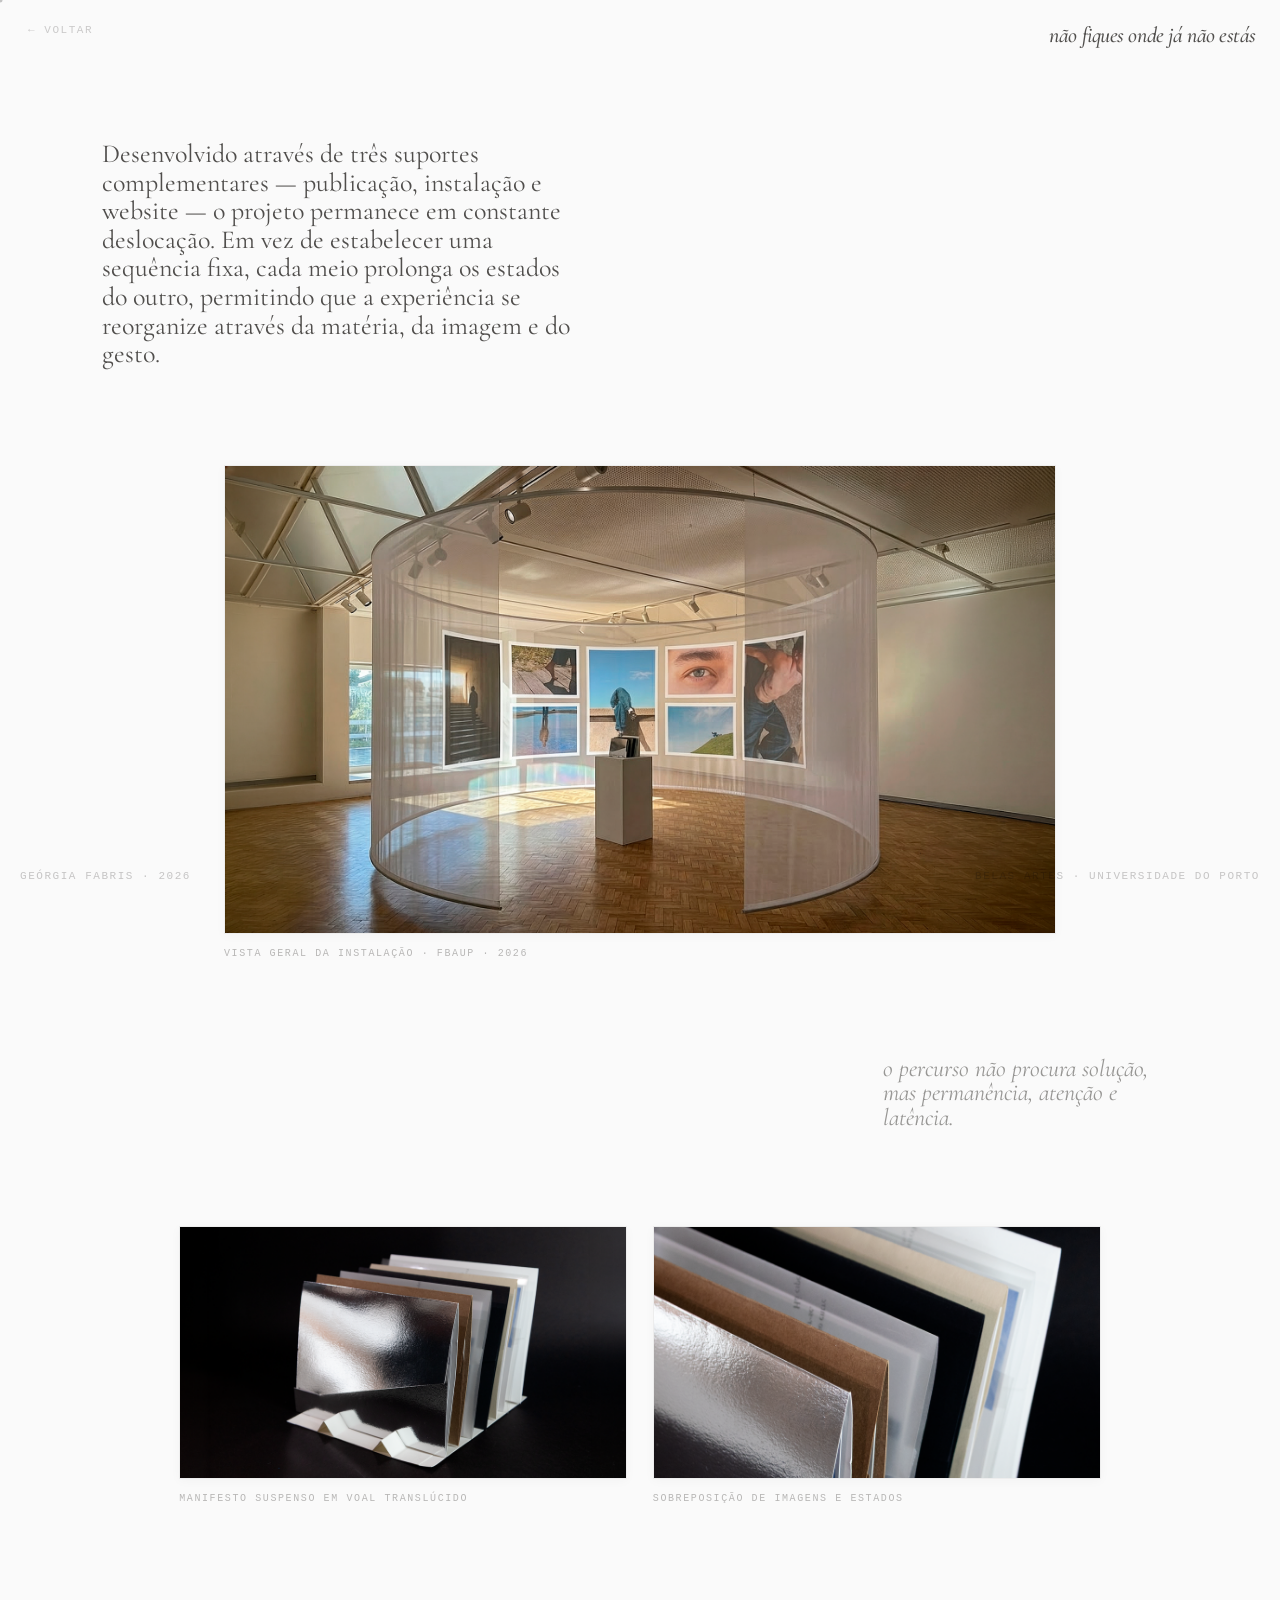
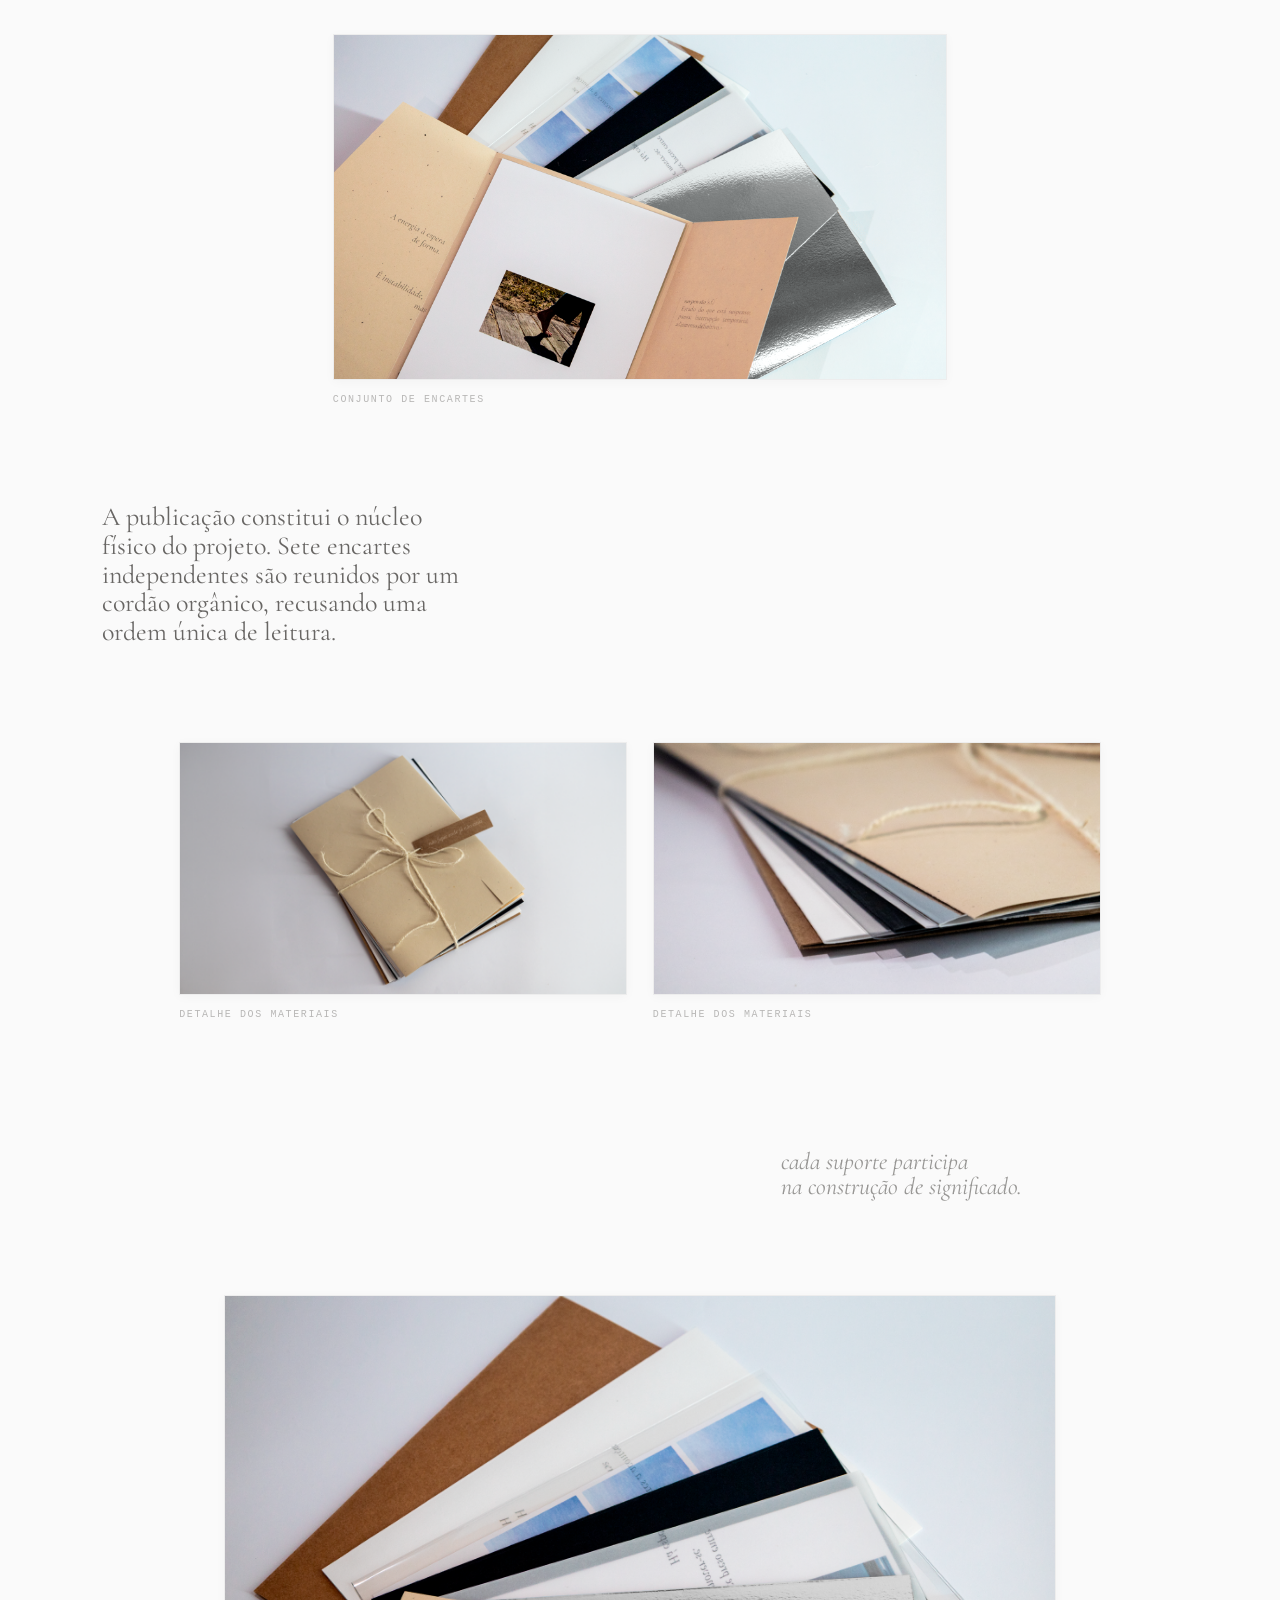
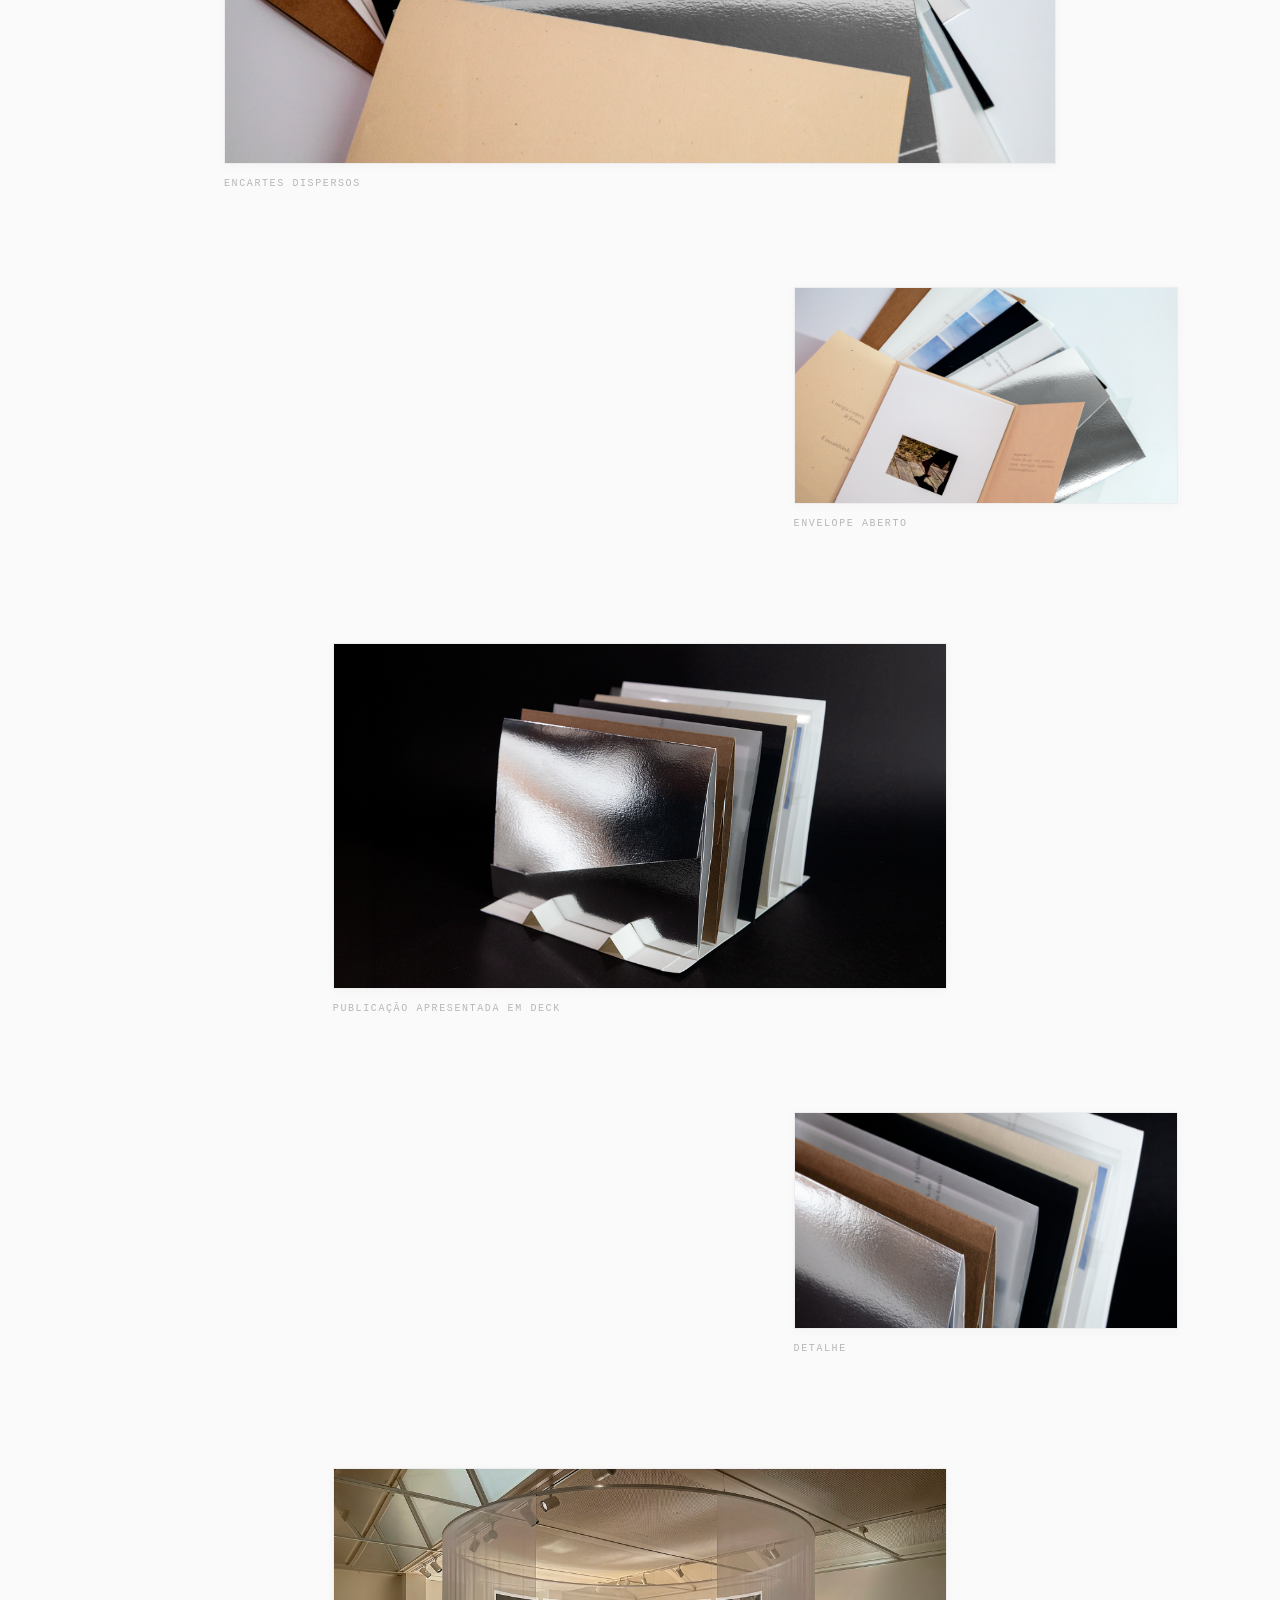
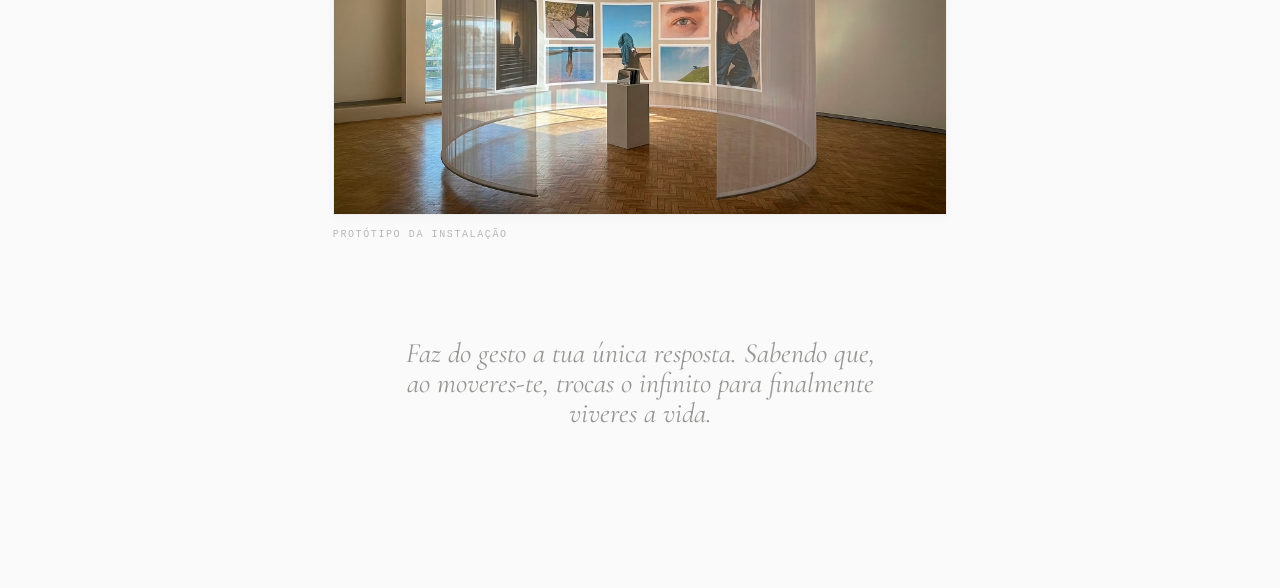
==== arquivo.html @ 9b813ad6 "Geórgia" ====
<!doctype html>
<html lang="pt">
  <head>
    <meta charset="UTF-8" />

    <meta name="viewport" content="width=device-width, initial-scale=1.0" />

    <title>arquivo | não fiques onde já não estás</title>

    <link rel="stylesheet" href="arquivo.css" />

    <link
      href="https://fonts.googleapis.com/css2?family=Cormorant+Garamond:ital,wght@0,300..700;1,300..700&display=swap"
      rel="stylesheet"
    />
  </head>

  <body>
    <!-- cursor -->

    <div id="cursor"></div>

    <!-- voltar -->

    <button class="voltar" onclick="window.location.href = 'site.html'">
      ← voltar
    </button>

    <!-- hero -->

    <header class="topo-arquivo">
      <h1>não fiques onde já não estás</h1>
    </header>

    <!-- main -->

    <main>
      <section class="introducao">
        <p>
          Desenvolvido através de três suportes complementares — publicação,
          instalação e website — o projeto permanece em constante deslocação. Em
          vez de estabelecer uma sequência fixa, cada meio prolonga os estados
          do outro, permitindo que a experiência se reorganize através da
          matéria, da imagem e do gesto.
        </p>
      </section>

      <figure class="imagem-principal">
        <img src="img/documental/instalacao-01.png" />

        <figcaption>vista geral da instalação · FBAUP · 2026</figcaption>
      </figure>

      <div class="fragmento">
        o percurso não procura solução,<br />
        mas permanência, atenção e latência.
      </div>

      <div class="duas-imagens">
        <figure>
          <img src="img/documental/instalacao-02.png" />

          <figcaption>manifesto suspenso em voal translúcido</figcaption>
        </figure>

        <figure>
          <img src="img/documental/instalacao-03.png" />

          <figcaption>sobreposição de imagens e estados</figcaption>
        </figure>
      </div>

      <figure class="imagem-media">
        <img src="img/documental/publicacao-04.png" />

        <figcaption>conjunto de encartes</figcaption>
      </figure>

      <section class="texto">
        <p>
          A publicação constitui o núcleo físico do projeto. Sete encartes
          independentes são reunidos por um cordão orgânico, recusando uma ordem
          única de leitura.
        </p>
      </section>

      <div class="duas-imagens">
        <figure>
          <img src="img/documental/publicacao-01.png" />

          <figcaption>detalhe dos materiais</figcaption>
        </figure>

        <figure>
          <img src="img/documental/publicacao-02.png" />

          <figcaption>detalhe dos materiais</figcaption>
        </figure>
      </div>

      <div class="fragmento direita">
        cada suporte participa<br />
        na construção de significado.
      </div>

      <figure class="imagem-principal">
        <img src="img/documental/publicacao05.png" />

        <figcaption>encartes dispersos</figcaption>
      </figure>

      <figure class="imagem-pequena">
        <img src="img/documental/publicacao-04.png" />

        <figcaption>envelope aberto</figcaption>
      </figure>

      <figure class="imagem-media">
        <img src="img/documental/instalacao-02.png" />

        <figcaption>publicação apresentada em deck</figcaption>
      </figure>

      <figure class="imagem-pequena">
        <img src="img/documental/instalacao-03.png" />

        <figcaption>detalhe</figcaption>
      </figure>

      <figure class="imagem-media">
        <img src="img/documental/instalacao-01.png" />

        <figcaption>protótipo da instalação</figcaption>
      </figure>

      <blockquote>
        Faz do gesto a tua única resposta. Sabendo que, ao moveres-te, trocas o
        infinito para finalmente viveres a vida.
      </blockquote>
    </main>

    <!-- footer -->

    <footer>
      <span> geórgia fabris · 2026 </span>

      <span> belas artes · universidade do porto </span>
    </footer>

    <!-- cursor script -->

    <script>
      const cursor = document.getElementById("cursor");

      window.addEventListener("mousemove", (e) => {
        cursor.style.left = e.clientX + "px";
        cursor.style.top = e.clientY + "px";
      });
    </script>
  </body>
</html>
---- arquivo.css ----
/* ─────────────────────────────────────
RESET
───────────────────────────────────── */

*,
*::before,
*::after {
  margin: 0;
  padding: 0;
  box-sizing: border-box;
}

/* ─────────────────────────────────────
BASE
───────────────────────────────────── */

html {
  scroll-behavior: smooth;
}

body {
  background: #fafafa;
  overflow-x: hidden;
  color: rgba(14, 11, 8, 0.72);

  -webkit-font-smoothing: antialiased;
  text-rendering: optimizeLegibility;

  cursor: none;
}

/* ─────────────────────────────────────
CURSOR
───────────────────────────────────── */

#cursor {
  position: fixed;

  width: 5px;
  height: 5px;

  border-radius: 50%;

  background: rgba(0, 0, 0, 0.22);

  pointer-events: none;

  transform: translate(-50%, -50%);

  z-index: 9999;
}

@media (hover: none) {
  body {
    cursor: auto;
  }

  #cursor {
    display: none;
  }
}

/* ─────────────────────────────────────
VOLTAR
───────────────────────────────────── */

.voltar {
  position: fixed;

  top: 24px;
  left: 28px;

  z-index: 400;

  background: none;
  border: none;

  font-family: "DM Mono", monospace;

  font-size: 11px;
  font-weight: 300;

  letter-spacing: 0.14em;
  text-transform: uppercase;

  color: rgba(14, 11, 8, 0.2);

  transition: color 0.3s ease;
}

.voltar:hover {
  color: rgba(14, 11, 8, 0.55);
}

/* ─────────────────────────────────────
TOPO
───────────────────────────────────── */

.topo-arquivo {
  position: fixed;

  top: 22px;
  right: 24px;

  z-index: 300;

  pointer-events: none;
}

.topo-arquivo h1 {
  font-family: "Cormorant Garamond", serif;

  font-size: 22px;

  font-style: italic;
  font-weight: 500;

  letter-spacing: -0.02em;

  text-align: right;

  color: rgba(14, 11, 8, 0.72);
}

/* ─────────────────────────────────────
MAIN
───────────────────────────────────── */

main {
  width: min(1200px, 84vw);

  margin: auto;

  padding-top: 140px;
  padding-bottom: 160px;
}

/* ─────────────────────────────────────
INTRODUÇÃO
───────────────────────────────────── */

.introducao {
  width: 38vw;

  margin-bottom: 6rem;
}

.introducao p {
  font-family: "Cormorant Garamond", serif;

  font-size: 26px;

  line-height: 1.1;

  color: rgba(14, 11, 8, 0.72);
}

/* ─────────────────────────────────────
TEXTOS INTERMÉDIOS
───────────────────────────────────── */

.texto {
  width: 28vw;

  margin-bottom: 6rem;
}

.texto p {
  font-family: "Cormorant Garamond", serif;

  font-size: 26px;

  line-height: 1.1;

  color: rgba(14, 11, 8, 0.62);
}

/* ─────────────────────────────────────
FRAGMENTOS
───────────────────────────────────── */

.fragmento {
  width: 23vw;

  margin-left: auto;
  margin-bottom: 6rem;

  font-family: "Cormorant Garamond", serif;

  font-style: italic;

  font-size: 24px;

  line-height: 1.02;

  color: rgba(14, 11, 8, 0.42);
}

.fragmento.direita {
  margin-right: 8vw;
}

/* ─────────────────────────────────────
IMAGENS
───────────────────────────────────── */

figure {
  margin-bottom: 7rem;
}

figure img {
  width: 100%;

  display: block;

  border: 0.5px solid rgba(0, 0, 0, 0.05);

  box-shadow: 0 2px 10px rgba(0, 0, 0, 0.03);

  object-fit: cover;
}

/* imagem principal */

.imagem-principal {
  width: min(850px, 65vw);

  margin: 0 auto 6rem auto;
}

/* média */

.imagem-media {
  width: min(620px, 48vw);

  margin: 0 auto 6rem auto;
}

/* pequena */

.imagem-pequena {
  width: min(440px, 30vw);

  margin-left: auto;
}

/* ─────────────────────────────────────
DUAS IMAGENS
───────────────────────────────────── */

.duas-imagens {
  display: flex;

  justify-content: center;

  gap: 2vw;

  margin-bottom: 1rem;
}

.duas-imagens figure {
  width: min(500px, 35vw);
}

/* ─────────────────────────────────────
LEGENDAS
───────────────────────────────────── */

figcaption {
  margin-top: 12px;

  font-family: "DM Mono", monospace;

  font-size: 10px;

  letter-spacing: 0.16em;

  text-transform: uppercase;

  line-height: 1.5;

  color: rgba(14, 11, 8, 0.28);
}

/* ─────────────────────────────────────
CITAÇÃO FINAL
───────────────────────────────────── */

blockquote {
  width: 55vh;

  margin: 5rem auto 0;

  text-align: center;

  font-family: "Cormorant Garamond", serif;

  font-style: italic;

  font-size: 28px;

  line-height: 1.08;

  color: rgba(14, 11, 8, 0.42);
}

/* ─────────────────────────────────────
FOOTER
───────────────────────────────────── */
footer {
  position: fixed;

  bottom: 18px;
  left: 20px;
  right: 20px;

  display: flex;
  justify-content: space-between;

  z-index: 400;
  font-family: "DM Mono", monospace;

  font-size: 11px;

  font-weight: 300;

  letter-spacing: 0.14em;

  text-transform: uppercase;

  color: rgba(14, 11, 8, 0.22);

  transition:
    opacity 0.3s ease,
    transform 0.4s ease;

  pointer-events: none;
}

footer span,
footer a {
  pointer-events: all;

  cursor: pointer;

  transition: color 0.3s ease;
}
footer span:hover,
footer a:hover {
  color: rgba(14, 11, 8, 0.55);
}
footer a {
  color: inherit;

  text-decoration: none;
}
/* ─────────────────────────────────────
MOBILE
───────────────────────────────────── */

@media (max-width: 900px) {
  main {
    width: 88vw;
  }

  .introducao,
  .texto {
    width: 100%;
  }

  .fragmento {
    width: 100%;

    margin-left: 0;
  }

  .imagem-principal,
  .imagem-media,
  .imagem-pequena {
    width: 100%;
  }

  .duas-imagens {
    flex-direction: column;

    gap: 4rem;
  }

  .duas-imagens figure {
    width: 100%;
  }

  footer {
    font-size: 9px;
  }
}
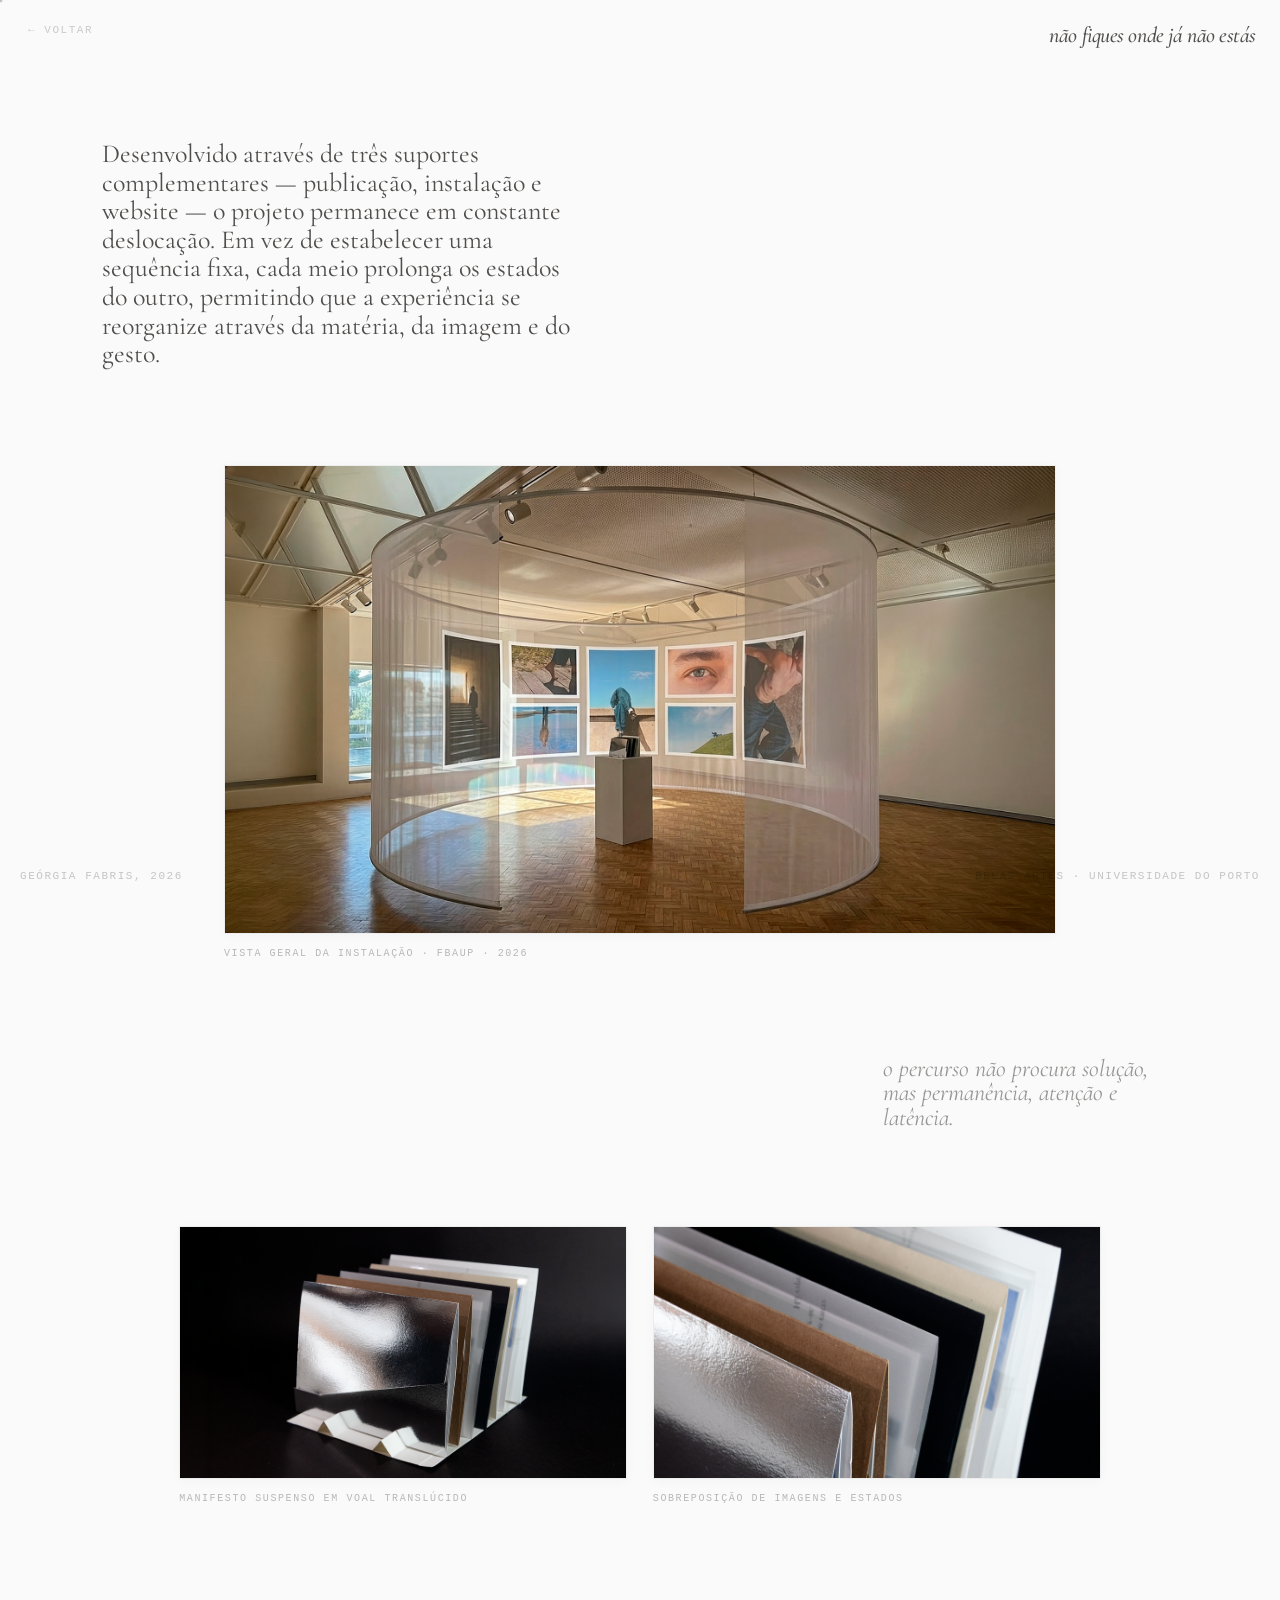
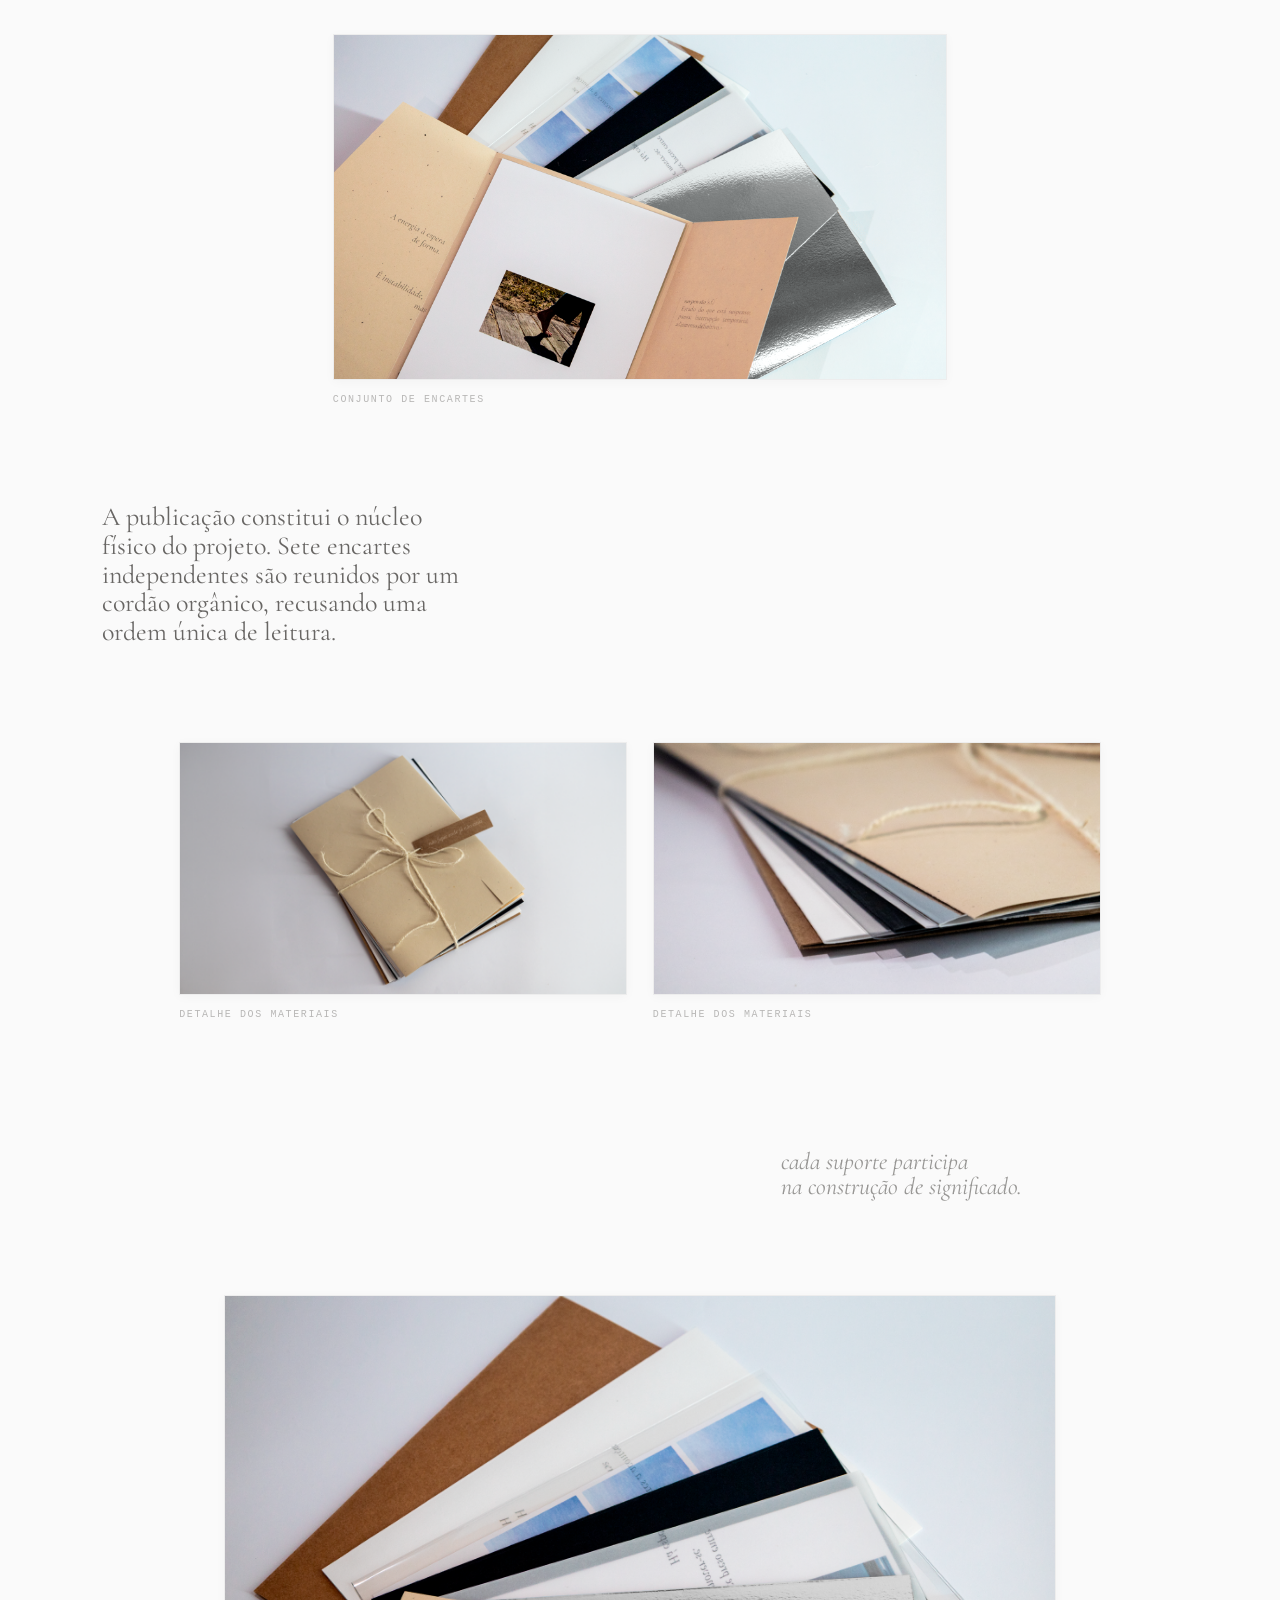
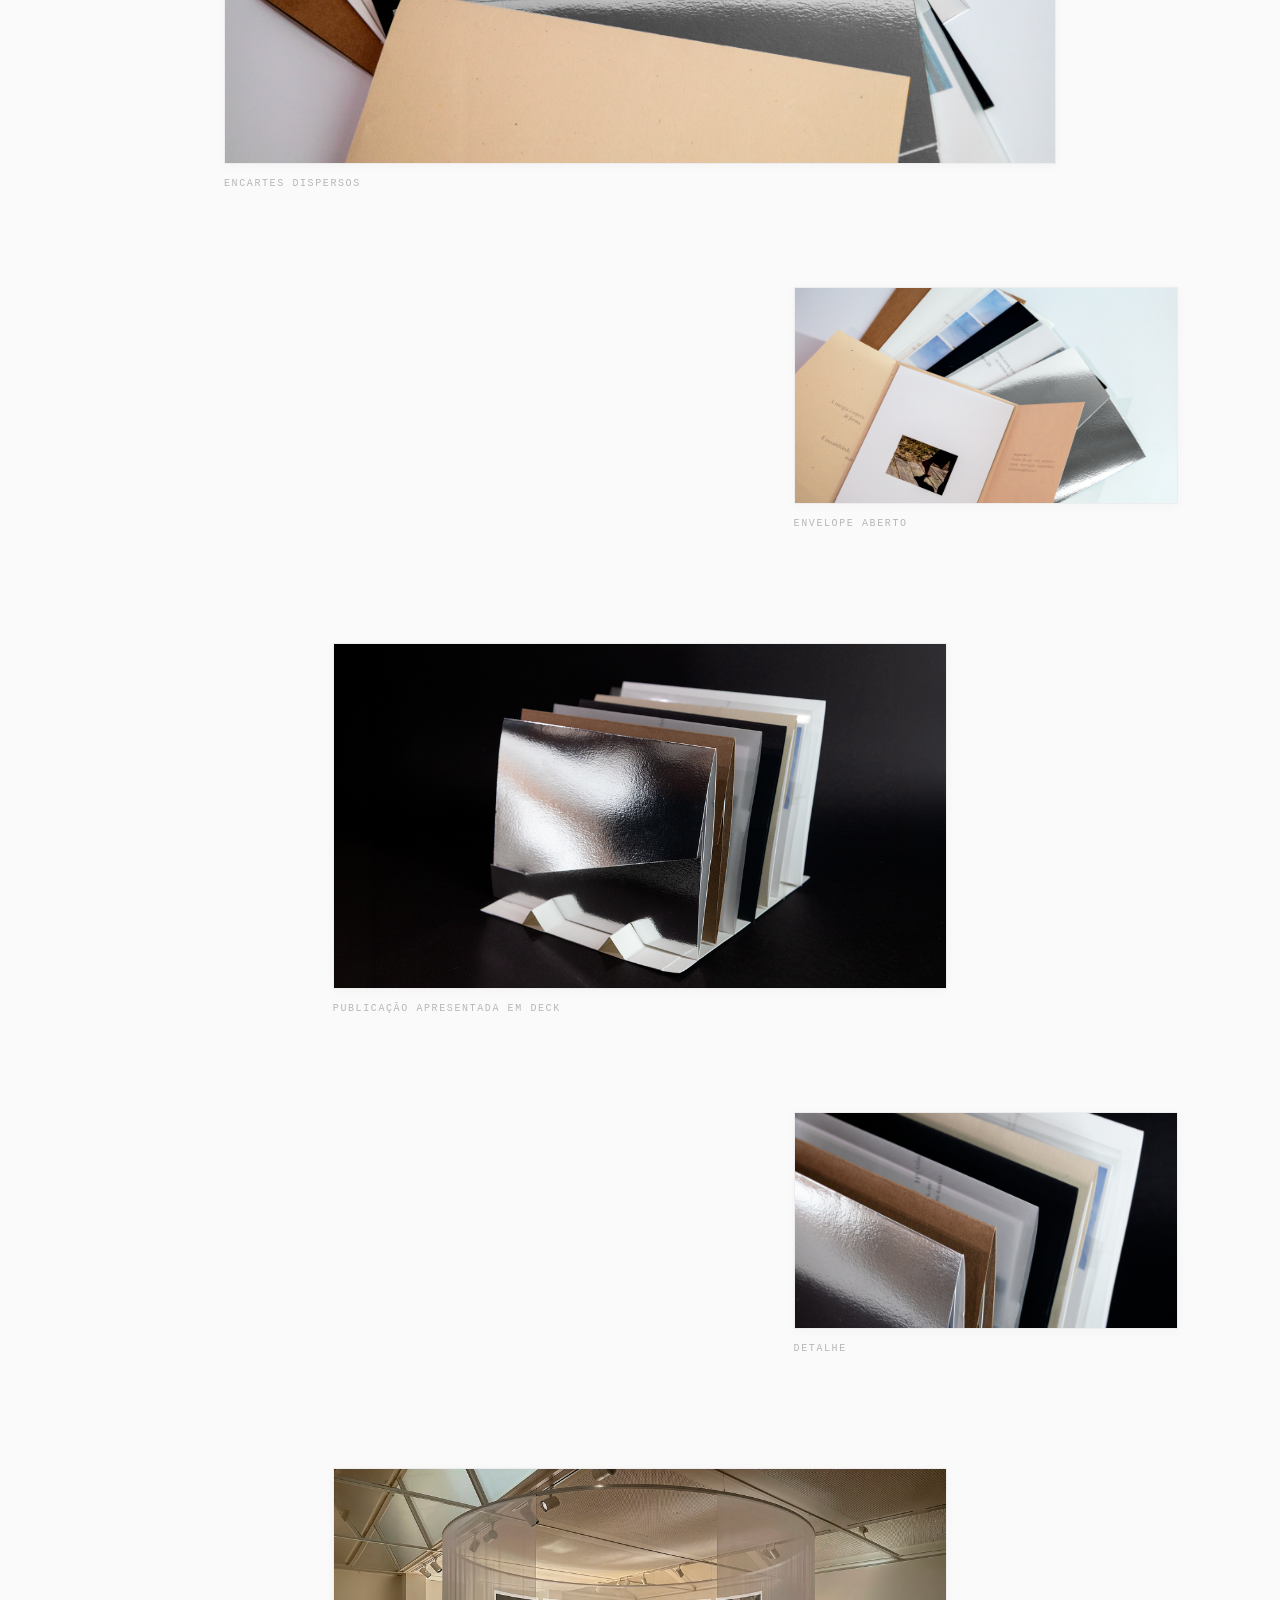
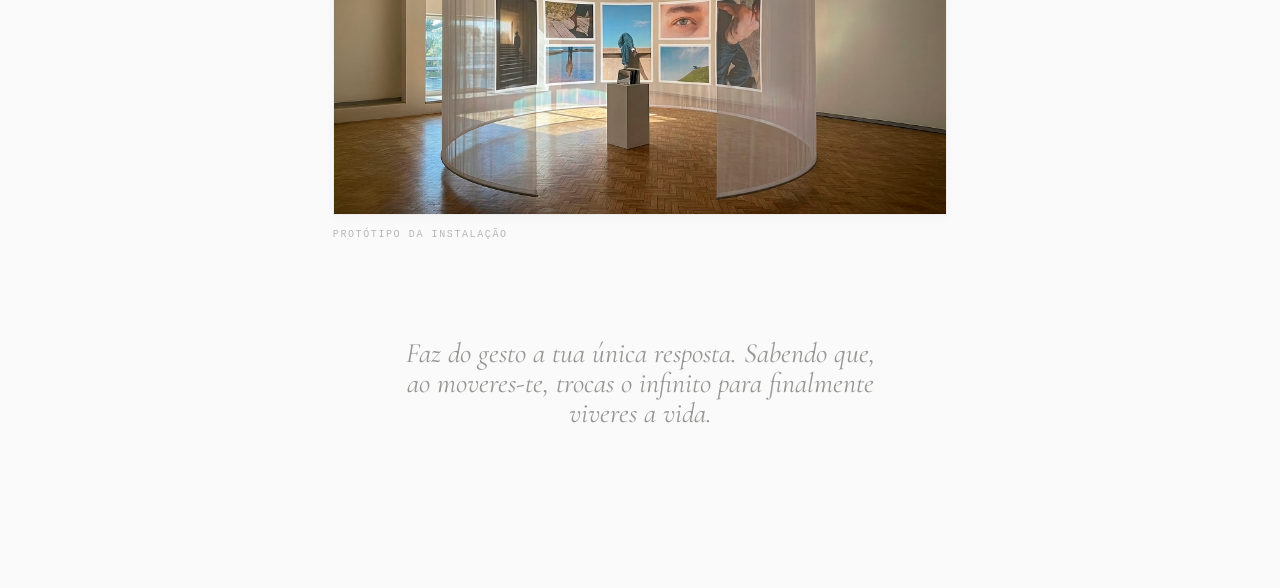
==== commit 4785408a: "Update arquivo.html" ====
--- a/arquivo.html
+++ b/arquivo.html
@@ -142,9 +142,10 @@
     <!-- footer -->
 
     <footer>
-      <span> geórgia fabris · 2026 </span>
-
-      <span> belas artes · universidade do porto </span>
+      <a id="link-manifesto" href="manifesto.html">Geórgia Fabris, 2026 </a>
+      <a id="link-documental" href="arquivo.html">
+        Belas Artes · Universidade do Porto
+      </a>
     </footer>
 
     <!-- cursor script -->
--- a/arquivo.css
+++ b/arquivo.css
@@ -363,6 +363,10 @@
     width: 88vw;
   }
 
+  .voltar {
+    font-size: 10px;
+  }
+
   .introducao,
   .texto {
     width: 100%;
@@ -378,12 +382,13 @@
   .imagem-media,
   .imagem-pequena {
     width: 100%;
+      margin: 0 auto 3rem auto;
   }
 
   .duas-imagens {
     flex-direction: column;
-
     gap: 4rem;
+    margin: 0 auto 3rem auto;
   }
 
   .duas-imagens figure {
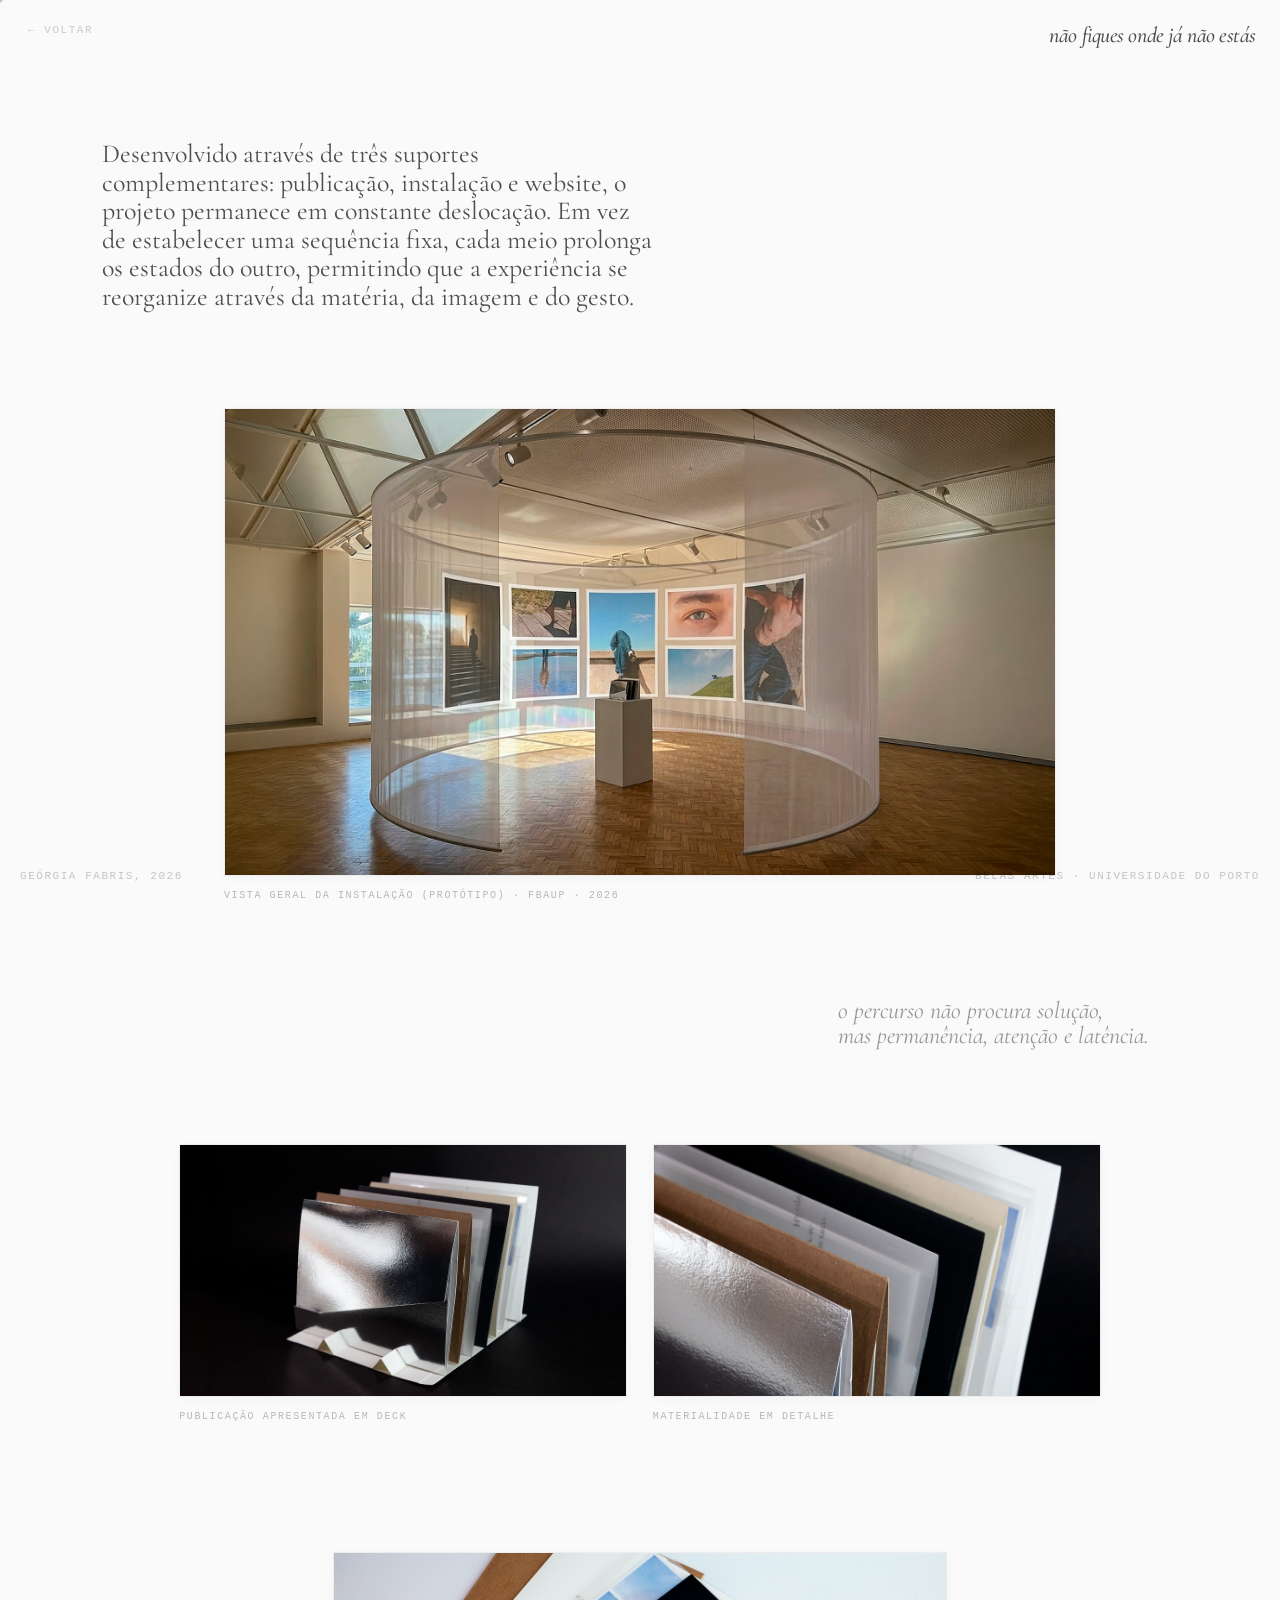
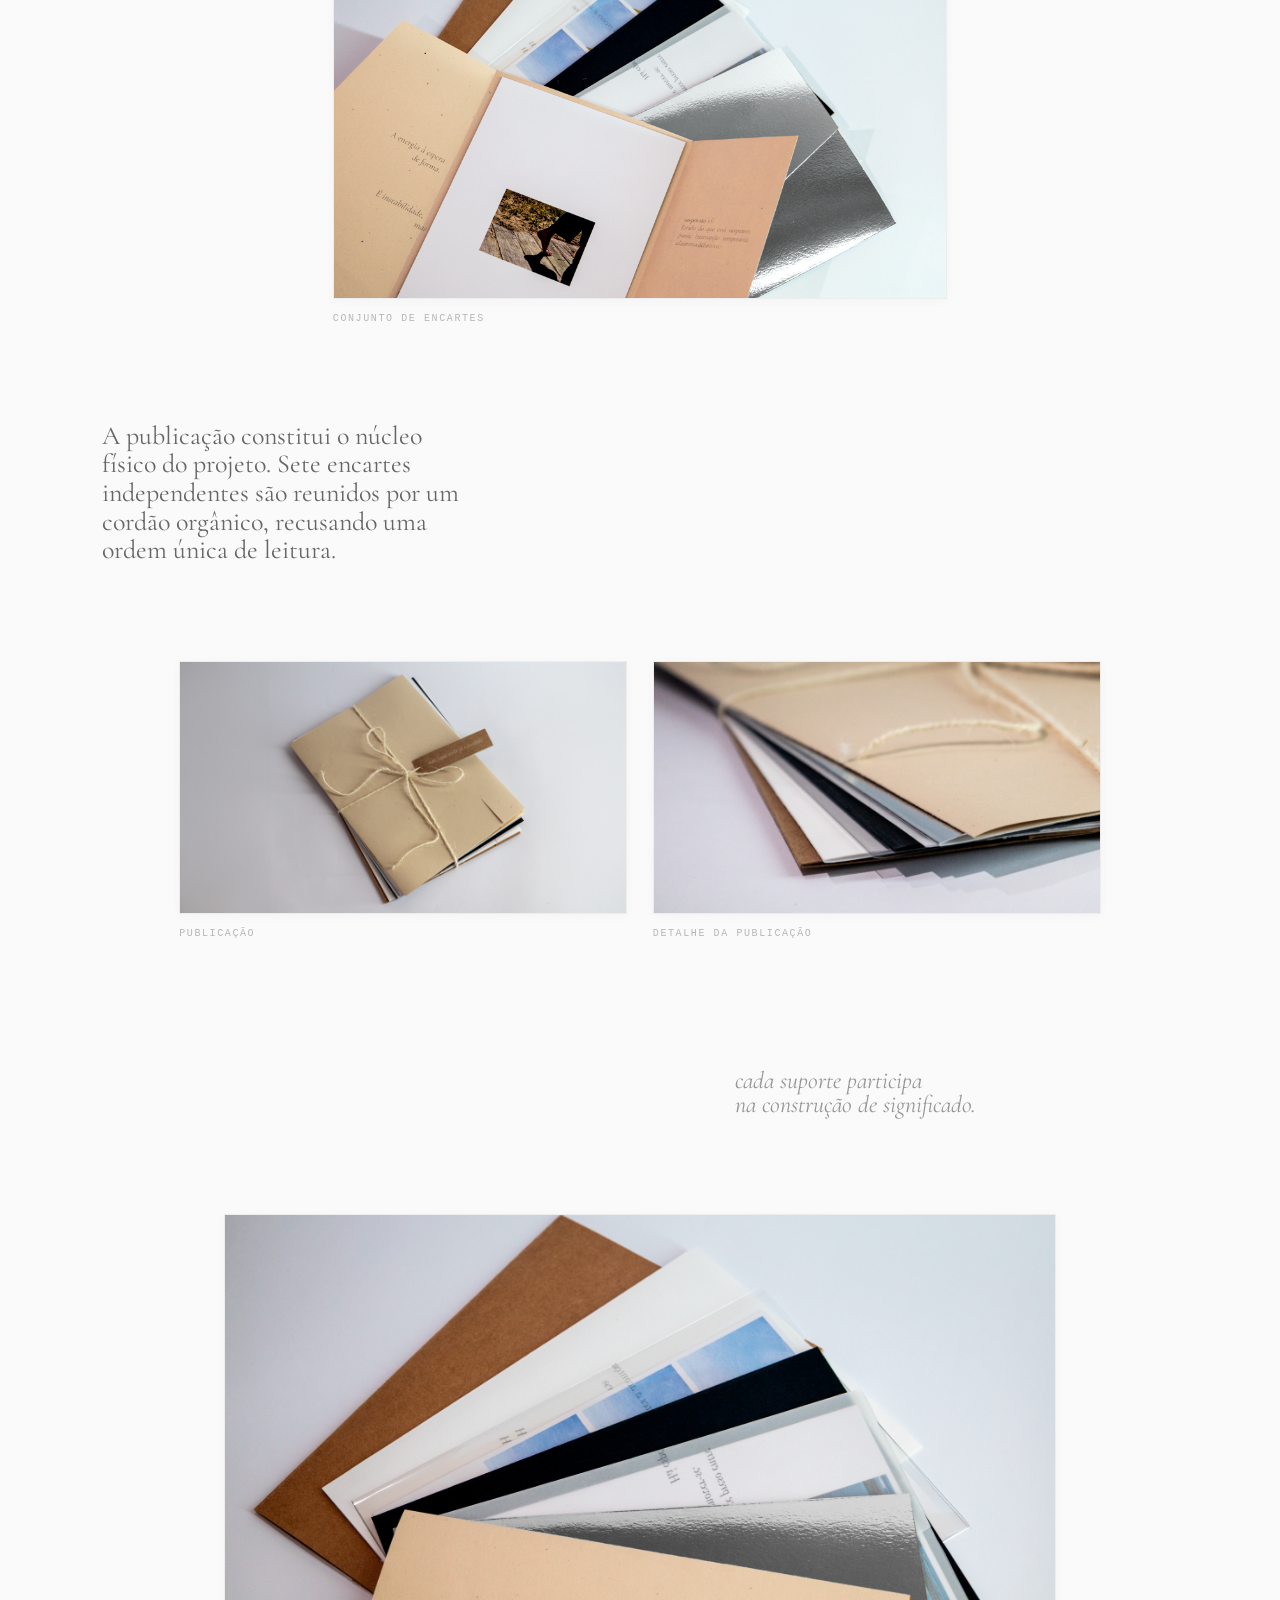
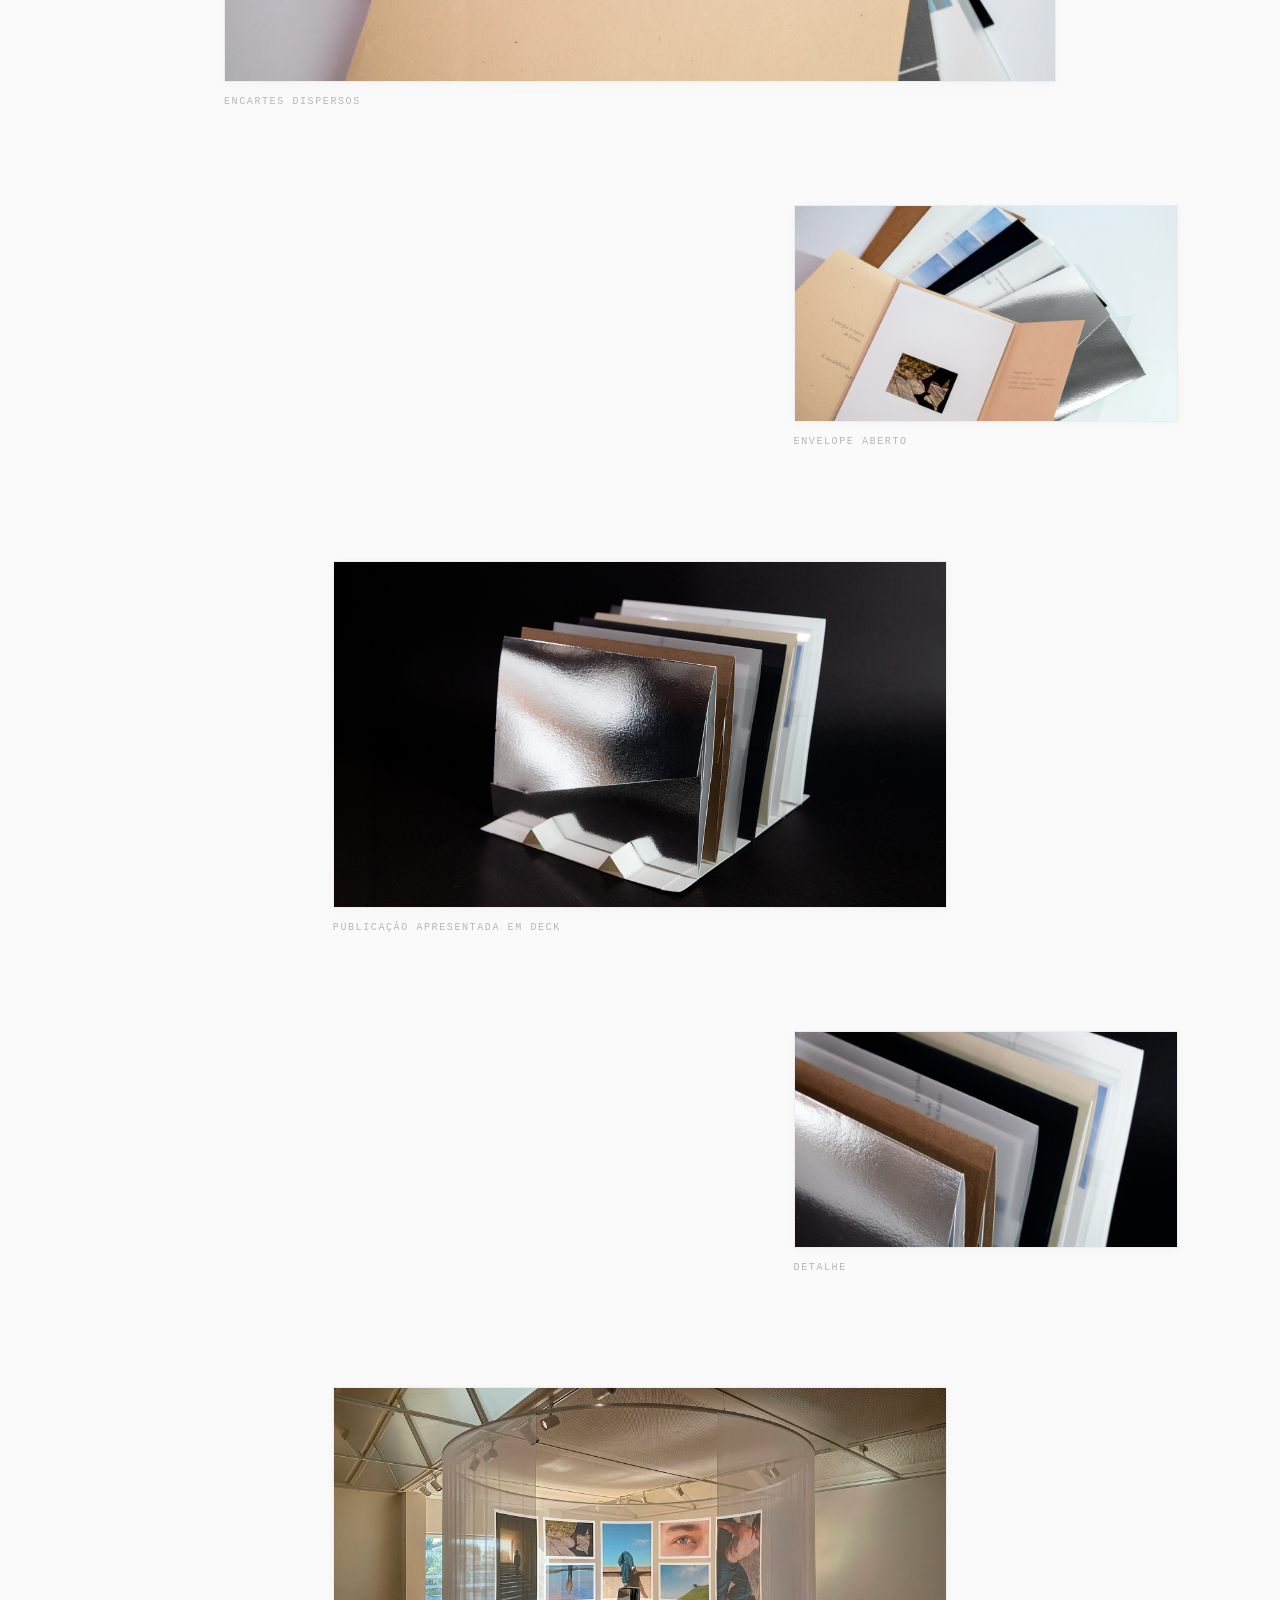
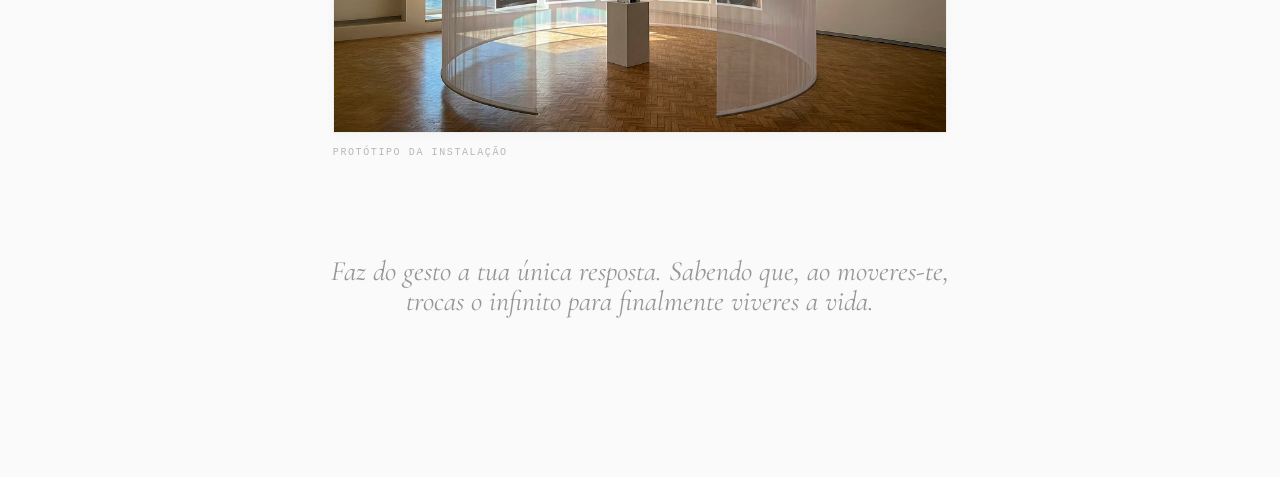
==== commit c5c9e5ed: "Update arquivo.html" ====
--- a/arquivo.html
+++ b/arquivo.html
@@ -37,8 +37,8 @@
     <main>
       <section class="introducao">
         <p>
-          Desenvolvido através de três suportes complementares — publicação,
-          instalação e website — o projeto permanece em constante deslocação. Em
+          Desenvolvido através de três suportes complementares: publicação,
+          instalação e website, o projeto permanece em constante deslocação. Em
           vez de estabelecer uma sequência fixa, cada meio prolonga os estados
           do outro, permitindo que a experiência se reorganize através da
           matéria, da imagem e do gesto.
@@ -48,7 +48,7 @@
       <figure class="imagem-principal">
         <img src="img/documental/instalacao-01.png" />
 
-        <figcaption>vista geral da instalação · FBAUP · 2026</figcaption>
+        <figcaption>vista geral da instalação (protótipo) · FBAUP · 2026</figcaption>
       </figure>
 
       <div class="fragmento">
@@ -60,13 +60,13 @@
         <figure>
           <img src="img/documental/instalacao-02.png" />
 
-          <figcaption>manifesto suspenso em voal translúcido</figcaption>
+          <figcaption>publicação apresentada em deck</figcaption>
         </figure>
 
         <figure>
           <img src="img/documental/instalacao-03.png" />
 
-          <figcaption>sobreposição de imagens e estados</figcaption>
+          <figcaption>materialidade em detalhe</figcaption>
         </figure>
       </div>
 
@@ -88,13 +88,13 @@
         <figure>
           <img src="img/documental/publicacao-01.png" />
 
-          <figcaption>detalhe dos materiais</figcaption>
+          <figcaption>publicação</figcaption>
         </figure>
 
         <figure>
           <img src="img/documental/publicacao-02.png" />
 
-          <figcaption>detalhe dos materiais</figcaption>
+          <figcaption>detalhe da publicação</figcaption>
         </figure>
       </div>
 
--- a/arquivo.css
+++ b/arquivo.css
@@ -140,8 +140,7 @@
 ───────────────────────────────────── */
 
 .introducao {
-  width: 38vw;
-
+  width: min(580px, 43vw);
   margin-bottom: 6rem;
 }
 
@@ -180,7 +179,7 @@
 ───────────────────────────────────── */
 
 .fragmento {
-  width: 23vw;
+  width: min(340px, 28vw);
 
   margin-left: auto;
   margin-bottom: 6rem;
@@ -287,7 +286,7 @@
 ───────────────────────────────────── */
 
 blockquote {
-  width: 55vh;
+  width: min(680px, 70vw);
 
   margin: 5rem auto 0;
 
@@ -354,48 +353,159 @@
 
   text-decoration: none;
 }
+
 /* ─────────────────────────────────────
 MOBILE
 ───────────────────────────────────── */
 
 @media (max-width: 900px) {
+
+  /* topo */
+
+  .topo-arquivo {
+    top: 18px;
+    right: 18px;
+  }
+
+  .topo-arquivo h1 {
+    font-size: 20px;
+    line-height: 0.9;
+
+    max-width: 48vw;
+
+    text-align: right;
+  }
+
+  .voltar {
+    top: 20px;
+    left: 18px;
+
+    font-size: 10px;
+  }
+
+  /* conteúdo */
+
   main {
     width: 88vw;
-  }
-
-  .voltar {
-    font-size: 10px;
-  }
-
-  .introducao,
+
+    padding-top: 90px;
+    padding-bottom: 120px;
+  }
+
+  /* texto abertura */
+
+  .introducao {
+    width: 100%;
+
+    margin-bottom: 3rem;
+  }
+
+  .introducao p {
+    font-size: 26px;
+
+    line-height: 0.95;
+  }
+
+  /* textos intermédios */
+
   .texto {
     width: 100%;
-  }
+
+    margin-bottom: 3rem;
+  }
+
+  .texto p {
+    font-size: 26px;
+
+    line-height: 1;
+  }
+
+  /* fragmentos */
 
   .fragmento {
     width: 100%;
 
     margin-left: 0;
+    margin-right: 0;
+
+    margin-bottom: 3rem;
+
+    font-size: 22px;
+
+    line-height: 1.05;
+  }
+
+  .fragmento.direita {
+    margin-right: 0;
+  }
+
+  /* imagens */
+
+  figure {
+    margin-bottom: 2rem;
   }
 
   .imagem-principal,
   .imagem-media,
   .imagem-pequena {
     width: 100%;
-      margin: 0 auto 3rem auto;
-  }
+
+    margin: 0 0 2rem 0;
+  }
+
+  .imagem-pequena {
+    margin-left: 0;
+  }
+
+  /* duas imagens */
 
   .duas-imagens {
     flex-direction: column;
-    gap: 4rem;
-    margin: 0 auto 3rem auto;
+
+    gap: 2rem;
+
+    margin-bottom: 2rem;
   }
 
   .duas-imagens figure {
     width: 100%;
   }
 
+  /* legendas */
+
+  figcaption {
+    font-size: 9px;
+
+    line-height: 1.6;
+  }
+
+  /* frase final */
+
+  blockquote {
+    width: 100%;
+
+    margin-top: 2rem;
+
+    font-size: 22px;
+
+    line-height: 1.05;
+
+    text-align: center;
+  }
+
+  /* footer */
+
   footer {
-    font-size: 9px;
-  }
-}
+    left: 16px;
+    right: 16px;
+
+    font-size: 8px;
+
+    letter-spacing: 0.1em;
+
+    flex-wrap: wrap;
+
+    gap: 6px;
+  }
+
+}
